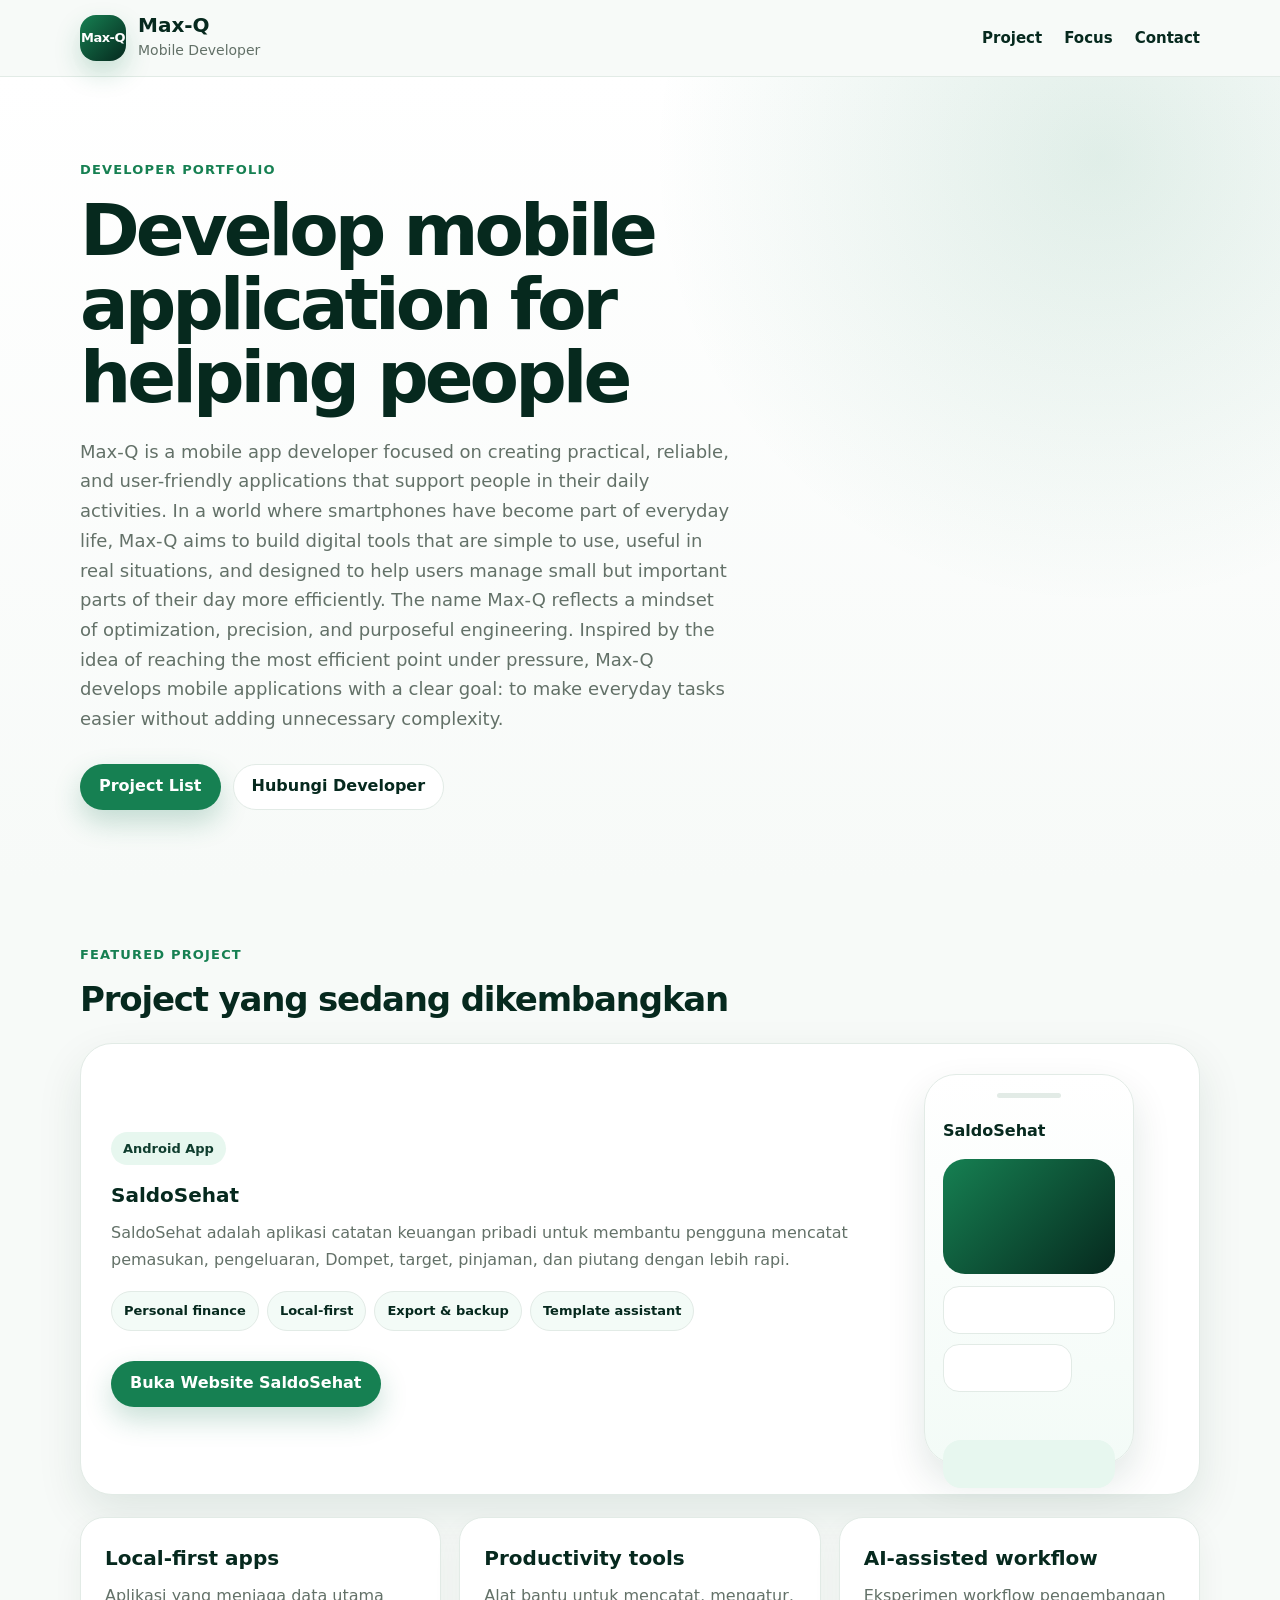
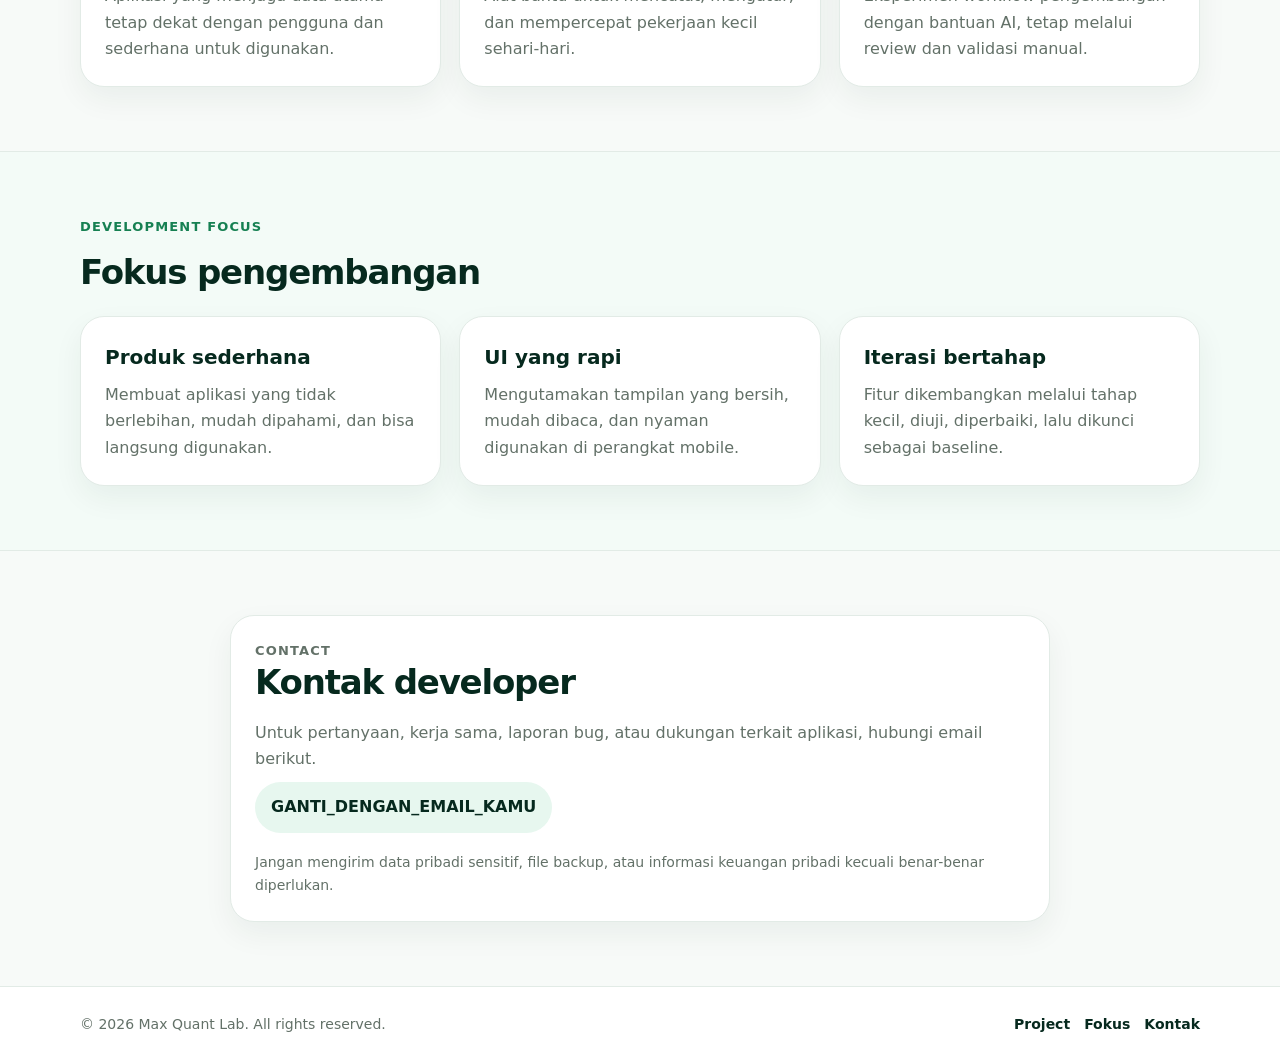
==== index.html @ 09679f05 "Update index.html" ====
<!DOCTYPE html>
<html lang="id">
<head>
  <meta charset="UTF-8" />
  <meta name="viewport" content="width=device-width, initial-scale=1.0" />

  <title>Max-Q - Developer Portfolio</title>
  <meta
    name="description"
    content="Portfolio developer Max-Q, mobile application developer."
  />

  <link rel="stylesheet" href="style.css" />
</head>

<body>
  <header class="site-header">
    <div class="container header-inner">
      <a class="brand" href="index.html">
        <div class="brand-mark">Max-Q</div>
        <div>
          <div class="brand-name">Max-Q</div>
          <div class="brand-subtitle">Mobile Developer</div>
        </div>
      </a>

      <nav class="nav">
        <a href="#projects">Project</a>
        <a href="#focus">Focus</a>
        <a href="#contact">Contact</a>
      </nav>
    </div>
  </header>

  <main>
    <section class="hero">
      <div class="container hero-grid">
        <div class="hero-copy">
          <p class="eyebrow">Developer Portfolio</p>

          <h1>Develop mobile application for helping people</h1>

          <p class="hero-text">
            Max-Q is a mobile app developer focused on creating practical, reliable, and user-friendly applications that support people in their daily activities. In a world where smartphones have become part of everyday life, Max-Q aims to build digital tools that are simple to use, useful in real situations, and designed to help users manage small but important parts of their day more efficiently.
            The name Max-Q reflects a mindset of optimization, precision, and purposeful engineering. Inspired by the idea of reaching the most efficient point under pressure, Max-Q develops mobile applications with a clear goal: to make everyday tasks easier without adding unnecessary complexity.
          </p>

          <div class="hero-actions">
            <a class="button primary" href="#projects">Project List</a>
            <a class="button secondary" href="mailto:support@maxqstudio.dev">Hubungi Developer</a>
          </div>
        </div>
      </div>
    </section>

    <section id="projects" class="section">
      <div class="container">
        <div class="section-heading">
          <p class="eyebrow">Featured Project</p>
          <h2>Project yang sedang dikembangkan</h2>
        </div>

        <div class="project-card">
          <div class="project-content">
            <div class="project-tag">Android App</div>
            <h3>SaldoSehat</h3>
            <p>
              SaldoSehat adalah aplikasi catatan keuangan pribadi untuk membantu pengguna
              mencatat pemasukan, pengeluaran, Dompet, target, pinjaman, dan piutang
              dengan lebih rapi.
            </p>

            <div class="project-points">
              <span>Personal finance</span>
              <span>Local-first</span>
              <span>Export & backup</span>
              <span>Template assistant</span>
            </div>

            <div class="project-actions">
              <a class="button primary" href="GANTI_DENGAN_LINK_SALDOSEHAT_SITE" target="_blank" rel="noopener">
                Buka Website SaldoSehat
              </a>
            </div>
          </div>

          <div class="project-preview">
            <div class="mini-phone">
              <div class="mini-top"></div>
              <div class="mini-title">SaldoSehat</div>
              <div class="mini-card large"></div>
              <div class="mini-row"></div>
              <div class="mini-row short"></div>
              <div class="mini-nav"></div>
            </div>
          </div>
        </div>

        <div class="project-grid">
          <article class="small-project">
            <h3>Local-first apps</h3>
            <p>
              Aplikasi yang menjaga data utama tetap dekat dengan pengguna dan sederhana
              untuk digunakan.
            </p>
          </article>

          <article class="small-project">
            <h3>Productivity tools</h3>
            <p>
              Alat bantu untuk mencatat, mengatur, dan mempercepat pekerjaan kecil
              sehari-hari.
            </p>
          </article>

          <article class="small-project">
            <h3>AI-assisted workflow</h3>
            <p>
              Eksperimen workflow pengembangan dengan bantuan AI, tetap melalui review
              dan validasi manual.
            </p>
          </article>
        </div>
      </div>
    </section>

    <section id="focus" class="section soft">
      <div class="container">
        <div class="section-heading">
          <p class="eyebrow">Development Focus</p>
          <h2>Fokus pengembangan</h2>
        </div>

        <div class="cards">
          <article class="card">
            <h3>Produk sederhana</h3>
            <p>
              Membuat aplikasi yang tidak berlebihan, mudah dipahami, dan bisa langsung
              digunakan.
            </p>
          </article>

          <article class="card">
            <h3>UI yang rapi</h3>
            <p>
              Mengutamakan tampilan yang bersih, mudah dibaca, dan nyaman digunakan
              di perangkat mobile.
            </p>
          </article>

          <article class="card">
            <h3>Iterasi bertahap</h3>
            <p>
              Fitur dikembangkan melalui tahap kecil, diuji, diperbaiki, lalu dikunci
              sebagai baseline.
            </p>
          </article>
        </div>
      </div>
    </section>

    <section id="contact" class="section">
      <div class="container narrow">
        <div class="contact-card">
          <p class="eyebrow">Contact</p>
          <h2>Kontak developer</h2>
          <p>
            Untuk pertanyaan, kerja sama, laporan bug, atau dukungan terkait aplikasi,
            hubungi email berikut.
          </p>

          <a class="email-link" href="mailto:GANTI_DENGAN_EMAIL_KAMU">
            GANTI_DENGAN_EMAIL_KAMU
          </a>

          <p class="note">
            Jangan mengirim data pribadi sensitif, file backup, atau informasi keuangan
            pribadi kecuali benar-benar diperlukan.
          </p>
        </div>
      </div>
    </section>
  </main>

  <footer class="site-footer">
    <div class="container footer-inner">
      <p>© 2026 Max Quant Lab. All rights reserved.</p>

      <div class="footer-links">
        <a href="#projects">Project</a>
        <a href="#focus">Fokus</a>
        <a href="#contact">Kontak</a>
      </div>
    </div>
  </footer>
</body>
</html>
---- style.css ----
:root {
  --green-950: #06291e;
  --green-900: #0f3d2e;
  --green-800: #145a3f;
  --green-700: #168052;
  --green-100: #e7f7ef;
  --green-50: #f3fbf7;
  --text: #102018;
  --muted: #637168;
  --line: #e2ebe6;
  --card: #ffffff;
  --bg: #f7faf8;
  --shadow: 0 18px 45px rgba(12, 55, 38, 0.1);
}

* {
  box-sizing: border-box;
}

html {
  scroll-behavior: smooth;
}

body {
  margin: 0;
  font-family: Inter, ui-sans-serif, system-ui, -apple-system, BlinkMacSystemFont, "Segoe UI", sans-serif;
  background: var(--bg);
  color: var(--text);
  line-height: 1.65;
}

a {
  color: inherit;
}

.container {
  width: min(1120px, calc(100% - 32px));
  margin: 0 auto;
}

.narrow {
  max-width: 820px;
}

.site-header {
  position: sticky;
  top: 0;
  z-index: 10;
  background: rgba(247, 250, 248, 0.92);
  backdrop-filter: blur(16px);
  border-bottom: 1px solid var(--line);
}

.header-inner {
  min-height: 76px;
  display: flex;
  align-items: center;
  justify-content: space-between;
  gap: 24px;
}

.brand {
  display: flex;
  align-items: center;
  gap: 12px;
  text-decoration: none;
}

.brand-mark {
  width: 46px;
  height: 46px;
  border-radius: 16px;
  background: linear-gradient(135deg, var(--green-700), var(--green-950));
  color: #ffffff;
  display: grid;
  place-items: center;
  font-size: 13px;
  font-weight: 900;
  letter-spacing: -0.04em;
  box-shadow: 0 12px 26px rgba(22, 128, 82, 0.22);
}

.brand-name {
  font-weight: 900;
  font-size: 20px;
  line-height: 1.1;
  color: var(--green-950);
}

.brand-subtitle {
  margin-top: 3px;
  font-size: 14px;
  color: var(--muted);
}

.nav {
  display: flex;
  gap: 22px;
  font-size: 15px;
  font-weight: 750;
  color: var(--green-950);
  white-space: nowrap;
}

.nav a {
  text-decoration: none;
}

.nav a:hover {
  color: var(--green-700);
}

.hero {
  padding: 82px 0 70px;
  background:
    radial-gradient(circle at 86% 10%, rgba(22, 128, 82, 0.13), transparent 34%),
    linear-gradient(180deg, #ffffff, var(--bg));
}

.hero-grid {
  display: grid;
  grid-template-columns: minmax(0, 1fr) 360px;
  align-items: center;
  gap: 64px;
}

.hero-copy {
  max-width: 720px;
}

.eyebrow {
  margin: 0 0 14px;
  color: var(--green-700);
  font-weight: 900;
  text-transform: uppercase;
  letter-spacing: 0.09em;
  font-size: 13px;
}

h1 {
  margin: 0 0 22px;
  color: var(--green-950);
  font-size: clamp(42px, 6vw, 72px);
  line-height: 1.02;
  letter-spacing: -0.055em;
}

.hero-text {
  max-width: 650px;
  margin: 0;
  font-size: 18px;
  color: var(--muted);
}

.hero-actions,
.project-actions {
  display: flex;
  flex-wrap: wrap;
  gap: 12px;
  margin-top: 30px;
}

.button {
  display: inline-flex;
  align-items: center;
  justify-content: center;
  min-height: 46px;
  padding: 0 18px;
  border-radius: 999px;
  font-weight: 850;
  text-decoration: none;
  border: 1px solid transparent;
}

.button.primary {
  background: var(--green-700);
  color: #ffffff;
  box-shadow: 0 12px 28px rgba(22, 122, 82, 0.24);
}

.button.secondary {
  background: #ffffff;
  color: var(--green-950);
  border-color: var(--line);
}

.profile-card {
  background: #ffffff;
  border: 1px solid var(--line);
  border-radius: 32px;
  padding: 28px;
  box-shadow: var(--shadow);
}

.profile-badge {
  width: 64px;
  height: 64px;
  border-radius: 22px;
  background: linear-gradient(135deg, var(--green-700), var(--green-950));
  color: #ffffff;
  display: grid;
  place-items: center;
  font-weight: 900;
  margin-bottom: 20px;
}

.profile-card h2 {
  margin: 0 0 10px;
}

.profile-card p {
  color: var(--muted);
  margin: 0;
}

.profile-list {
  margin-top: 22px;
  display: grid;
  gap: 12px;
}

.profile-list div {
  padding: 14px;
  border-radius: 18px;
  background: var(--green-50);
  border: 1px solid var(--line);
}

.profile-list span {
  display: block;
  color: var(--muted);
  font-size: 13px;
}

.profile-list strong {
  display: block;
  color: var(--green-950);
  margin-top: 2px;
}

.section {
  padding: 64px 0;
}

.section.soft {
  background: var(--green-50);
  border-top: 1px solid var(--line);
  border-bottom: 1px solid var(--line);
}

.section-heading {
  max-width: 760px;
  margin-bottom: 24px;
}

h2 {
  color: var(--green-950);
  font-size: 34px;
  line-height: 1.18;
  letter-spacing: -0.035em;
  margin: 0 0 18px;
}

h3 {
  color: var(--green-950);
  margin: 0 0 8px;
  font-size: 20px;
}

p {
  margin: 0 0 16px;
}

.project-card {
  display: grid;
  grid-template-columns: minmax(0, 1fr) 280px;
  gap: 32px;
  align-items: center;
  background: #ffffff;
  border: 1px solid var(--line);
  border-radius: 32px;
  padding: 30px;
  box-shadow: var(--shadow);
}

.project-tag {
  display: inline-flex;
  width: fit-content;
  padding: 6px 12px;
  border-radius: 999px;
  background: var(--green-100);
  color: var(--green-900);
  font-weight: 850;
  font-size: 13px;
  margin-bottom: 14px;
}

.project-content p {
  color: var(--muted);
}

.project-points {
  display: flex;
  flex-wrap: wrap;
  gap: 8px;
  margin-top: 18px;
}

.project-points span {
  padding: 8px 12px;
  border-radius: 999px;
  background: var(--green-50);
  border: 1px solid var(--line);
  color: var(--green-950);
  font-weight: 750;
  font-size: 13px;
}

.project-preview {
  display: flex;
  justify-content: center;
}

.mini-phone {
  width: 210px;
  height: 390px;
  border-radius: 32px;
  border: 1px solid var(--line);
  background: linear-gradient(180deg, #ffffff, var(--green-50));
  box-shadow: 0 18px 38px rgba(12, 55, 38, 0.12);
  padding: 18px;
}

.mini-top {
  width: 64px;
  height: 5px;
  border-radius: 999px;
  background: var(--line);
  margin: 0 auto 20px;
}

.mini-title {
  font-weight: 900;
  color: var(--green-950);
  margin-bottom: 14px;
}

.mini-card {
  height: 115px;
  border-radius: 22px;
  background: linear-gradient(135deg, var(--green-700), var(--green-950));
  margin-bottom: 12px;
}

.mini-row {
  height: 48px;
  border-radius: 16px;
  background: #ffffff;
  border: 1px solid var(--line);
  margin-bottom: 10px;
}

.mini-row.short {
  width: 75%;
}

.mini-nav {
  height: 48px;
  margin-top: 48px;
  border-radius: 18px;
  background: var(--green-100);
}

.project-grid,
.cards {
  display: grid;
  grid-template-columns: repeat(3, 1fr);
  gap: 18px;
  margin-top: 22px;
}

.small-project,
.card,
.content-card,
.contact-card {
  background: var(--card);
  border: 1px solid var(--line);
  border-radius: 24px;
  padding: 24px;
  box-shadow: 0 12px 30px rgba(12, 55, 38, 0.06);
}

.small-project p,
.card p,
.contact-card p {
  color: var(--muted);
  margin-bottom: 0;
}

.email-link {
  display: inline-flex;
  margin: 10px 0 18px;
  padding: 12px 16px;
  border-radius: 999px;
  background: var(--green-100);
  color: var(--green-950);
  font-weight: 850;
  text-decoration: none;
}

.email-link:hover {
  background: #d7f4e5;
}

.note {
  font-size: 14px;
}

.site-footer {
  border-top: 1px solid var(--line);
  padding: 26px 0;
  background: #ffffff;
}

.footer-inner {
  display: flex;
  align-items: center;
  justify-content: space-between;
  gap: 18px;
  color: var(--muted);
  font-size: 14px;
}

.footer-inner p {
  margin: 0;
}

.footer-links {
  display: flex;
  gap: 14px;
  flex-wrap: wrap;
}

.footer-links a {
  color: var(--green-950);
  text-decoration: none;
  font-weight: 700;
}

.footer-links a:hover {
  color: var(--green-700);
}

@media (max-width: 920px) {
  .hero-grid,
  .project-card {
    grid-template-columns: 1fr;
  }

  .profile-card {
    max-width: 520px;
  }

  .project-grid,
  .cards {
    grid-template-columns: 1fr 1fr;
  }
}

@media (max-width: 640px) {
  .container {
    width: min(100% - 28px, 1120px);
  }

  .header-inner {
    min-height: auto;
    padding: 16px 0;
    align-items: flex-start;
    flex-direction: column;
  }

  .nav {
    width: 100%;
    gap: 14px;
    flex-wrap: wrap;
    font-size: 14px;
  }

  .hero {
    padding: 52px 0 52px;
  }

  h1 {
    font-size: 42px;
  }

  .hero-text {
    font-size: 16px;
  }

  .project-grid,
  .cards {
    grid-template-columns: 1fr;
  }

  .project-card {
    padding: 22px;
  }

  .mini-phone {
    width: 190px;
    height: 350px;
  }

  .footer-inner {
    align-items: flex-start;
    flex-direction: column;
  }
}
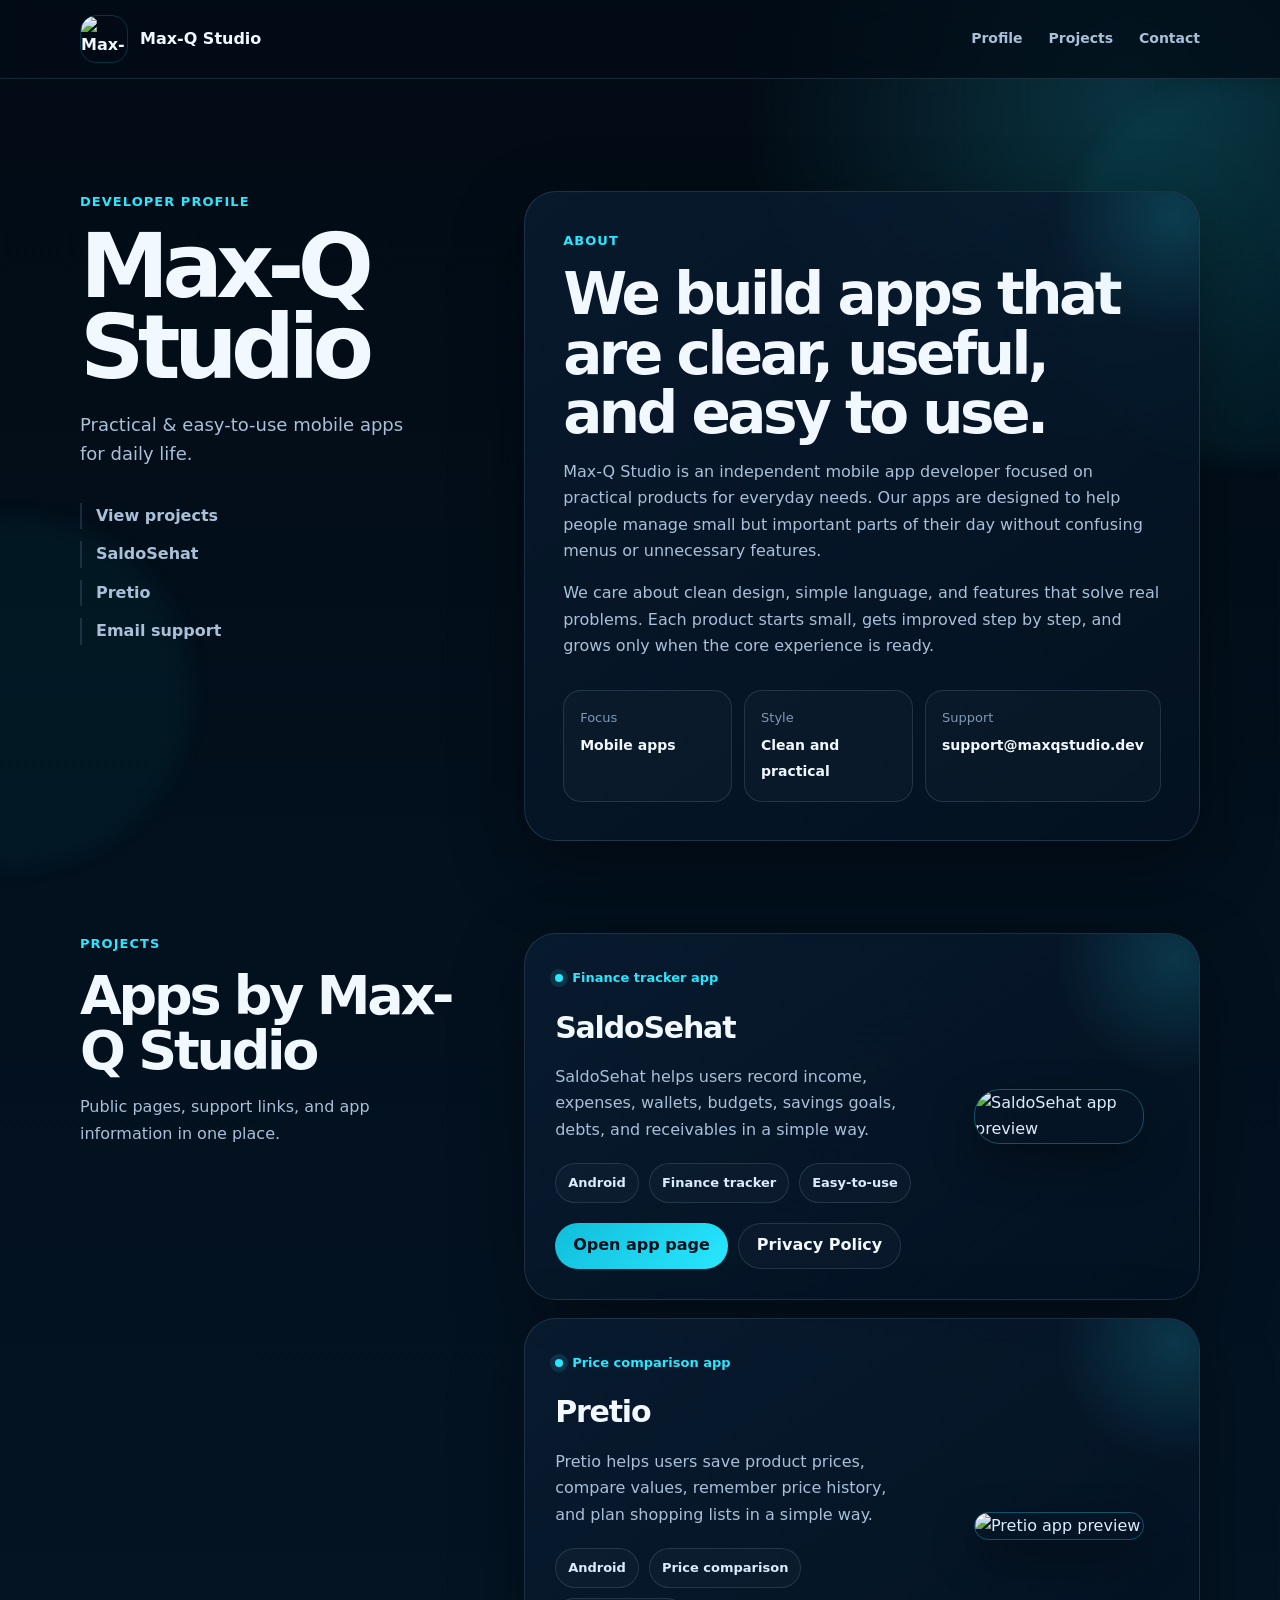
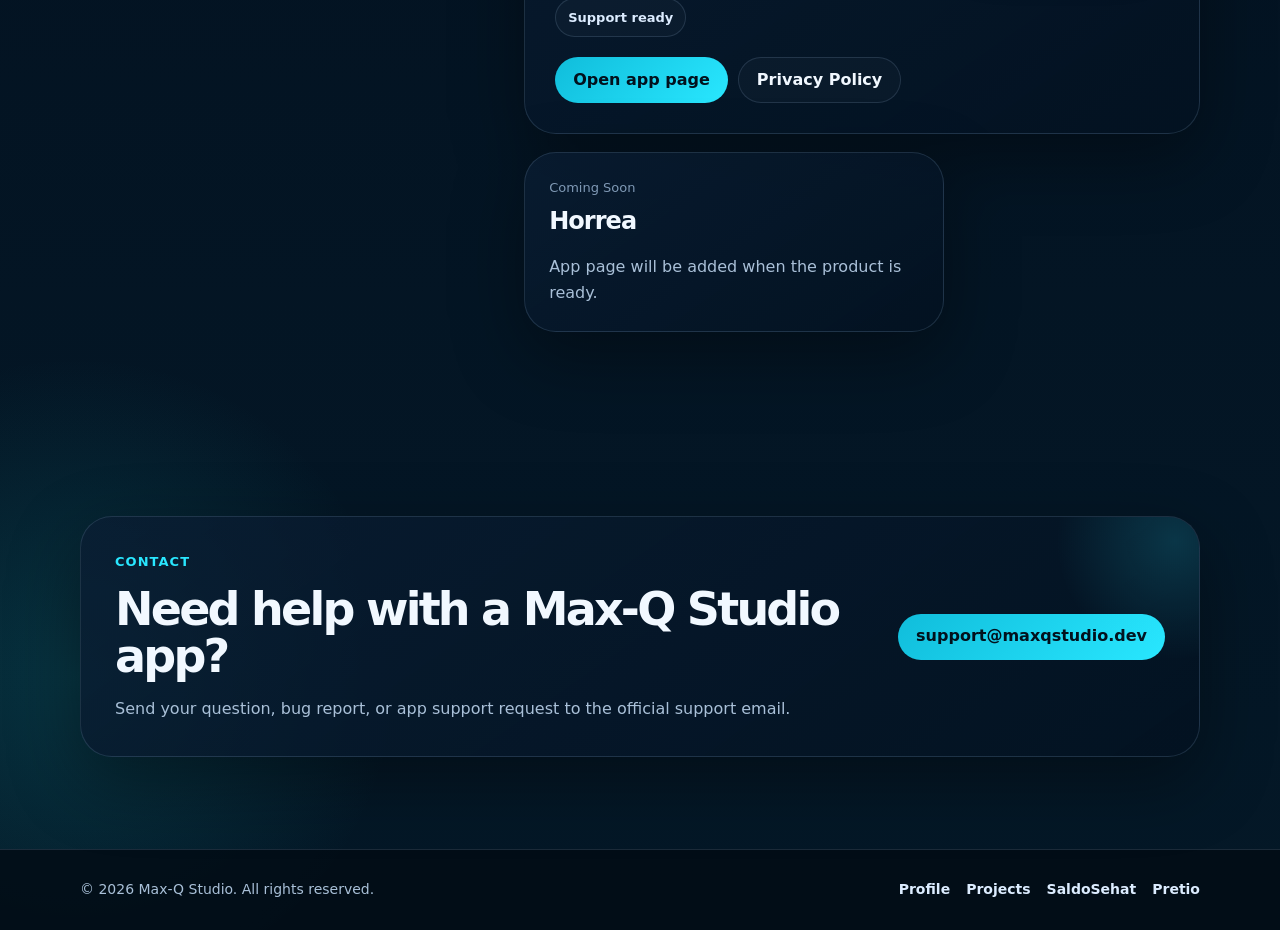
==== commit a2cce742: "Add files via upload" ====
--- a/index.html
+++ b/index.html
@@ -1,182 +1,163 @@
 <!DOCTYPE html>
-<html lang="id">
+<html lang="en">
 <head>
   <meta charset="UTF-8" />
   <meta name="viewport" content="width=device-width, initial-scale=1.0" />
-
-  <title>Max-Q - Developer Portfolio</title>
-  <meta
-    name="description"
-    content="Portfolio developer Max-Q, mobile application developer."
-  />
-
+  <title>Max-Q Studio — Mobile App Developer</title>
+  <meta name="description" content="Max-Q Studio creates simple mobile apps for daily life, personal productivity, and practical digital tools." />
+  <meta name="theme-color" content="#031221" />
+  <link rel="icon" href="images/favicon.png" />
   <link rel="stylesheet" href="style.css" />
 </head>
+<body>
+  <div class="bg-orb orb-a"></div>
+  <div class="bg-orb orb-b"></div>
 
-<body>
   <header class="site-header">
     <div class="container header-inner">
-      <a class="brand" href="index.html">
-        <div class="brand-mark">Max-Q</div>
-        <div>
-          <div class="brand-name">Max-Q</div>
-          <div class="brand-subtitle">Mobile Developer</div>
-        </div>
+      <a class="brand" href="index.html" aria-label="Max-Q Studio home">
+        <img src="images/maxq_logo.png" alt="Max-Q Studio logo" />
+        <span>Max-Q Studio</span>
       </a>
 
-      <nav class="nav">
-        <a href="#projects">Project</a>
-        <a href="#focus">Focus</a>
+      <button class="menu-toggle" type="button" aria-label="Open menu" aria-expanded="false">
+        <span></span><span></span>
+      </button>
+
+      <nav class="nav" aria-label="Main navigation">
+        <a href="#profile">Profile</a>
+        <a href="#projects">Projects</a>
         <a href="#contact">Contact</a>
       </nav>
     </div>
   </header>
 
   <main>
-    <section class="hero">
-      <div class="container hero-grid">
-        <div class="hero-copy">
-          <p class="eyebrow">Developer Portfolio</p>
+    <section id="profile" class="hero section-anchor">
+      <div class="container hero-layout">
+        <aside class="profile-column reveal">
+          <p class="label">Developer Profile</p>
+          <h1>Max-Q Studio</h1>
+          <p class="profile-lead">
+            Practical & easy-to-use mobile apps for daily life.
+          </p>
+          <div class="profile-links">
+            <a href="#projects">View projects</a>
+            <a href="saldosehat/index.html">SaldoSehat</a>
+            <a href="pretio/index.html">Pretio</a>
+            <a href="mailto:support@maxqstudio.dev">Email support</a>
+          </div>
+        </aside>
 
-          <h1>Develop mobile application for helping people</h1>
-
-          <p class="hero-text">
-            Max-Q is a mobile app developer focused on creating practical, reliable, and user-friendly applications that support people in their daily activities. In a world where smartphones have become part of everyday life, Max-Q aims to build digital tools that are simple to use, useful in real situations, and designed to help users manage small but important parts of their day more efficiently.
-            The name Max-Q reflects a mindset of optimization, precision, and purposeful engineering. Inspired by the idea of reaching the most efficient point under pressure, Max-Q develops mobile applications with a clear goal: to make everyday tasks easier without adding unnecessary complexity.
+        <section class="hero-card reveal">
+          <p class="eyebrow">About</p>
+          <h2>We build apps that are clear, useful, and easy to use.</h2>
+          <p>
+            Max-Q Studio is an independent mobile app developer focused on practical products for everyday needs. Our apps are designed to help people manage small but important parts of their day without confusing menus or unnecessary features.
+          </p>
+          <p>
+            We care about clean design, simple language, and features that solve real problems. Each product starts small, gets improved step by step, and grows only when the core experience is ready.
           </p>
 
-          <div class="hero-actions">
-            <a class="button primary" href="#projects">Project List</a>
-            <a class="button secondary" href="mailto:support@maxqstudio.dev">Hubungi Developer</a>
+          <div class="info-grid">
+            <div>
+              <span>Focus</span>
+              <strong>Mobile apps</strong>
+            </div>
+            <div>
+              <span>Style</span>
+              <strong>Clean and practical</strong>
+            </div>
+            <div>
+              <span>Support</span>
+              <strong>support@maxqstudio.dev</strong>
+            </div>
+          </div>
+        </section>
+      </div>
+    </section>
+
+    <section id="projects" class="section section-anchor">
+      <div class="container content-layout">
+        <div class="section-title reveal">
+          <p class="eyebrow">Projects</p>
+          <h2>Apps by Max-Q Studio</h2>
+          <p>Public pages, support links, and app information in one place.</p>
+        </div>
+
+        <div class="project-list">
+          <article class="project-card reveal">
+            <div class="project-copy">
+              <div class="project-meta">
+                <span class="live-dot"></span>
+                <span>Finance tracker app</span>
+              </div>
+              <h3>SaldoSehat</h3>
+              <p>
+                SaldoSehat helps users record income, expenses, wallets, budgets, savings goals, debts, and receivables in a simple way.
+              </p>
+              <div class="tag-row">
+                <span>Android</span>
+                <span>Finance tracker</span>
+                <span>Easy-to-use</span>
+              </div>
+              <div class="action-row">
+                <a class="button primary" href="saldosehat/index.html">Open app page</a>
+                <a class="button secondary" href="saldosehat/privacy.html">Privacy Policy</a>
+              </div>
+            </div>
+            <div class="project-media">
+              <img src="images/saldosehat_home.png" alt="SaldoSehat app preview" />
+            </div>
+          </article>
+
+          <article class="project-card reveal">
+            <div class="project-copy">
+              <div class="project-meta">
+                <span class="live-dot"></span>
+                <span>Price comparison app</span>
+              </div>
+              <h3>Pretio</h3>
+              <p>
+                Pretio helps users save product prices, compare values, remember price history, and plan shopping lists in a simple way.
+              </p>
+              <div class="tag-row">
+                <span>Android</span>
+                <span>Price comparison</span>
+                <span>Support ready</span>
+              </div>
+              <div class="action-row">
+                <a class="button primary" href="pretio/index.html">Open app page</a>
+                <a class="button secondary" href="pretio/privacy.html">Privacy Policy</a>
+              </div>
+            </div>
+            <div class="project-media">
+              <img src="images/pretio_scan.png" alt="Pretio app preview" />
+            </div>
+          </article>
+
+          <div class="small-project-grid single">
+            <article class="small-project reveal">
+              <span>Coming Soon</span>
+              <h3>Horrea</h3>
+              <p>App page will be added when the product is ready.</p>
+            </article>
           </div>
         </div>
       </div>
     </section>
 
-    <section id="projects" class="section">
+    <section id="contact" class="section section-anchor">
       <div class="container">
-        <div class="section-heading">
-          <p class="eyebrow">Featured Project</p>
-          <h2>Project yang sedang dikembangkan</h2>
-        </div>
-
-        <div class="project-card">
-          <div class="project-content">
-            <div class="project-tag">Android App</div>
-            <h3>SaldoSehat</h3>
+        <div class="contact-card reveal">
+          <div>
+            <p class="eyebrow">Contact</p>
+            <h2>Need help with a Max-Q Studio app?</h2>
             <p>
-              SaldoSehat adalah aplikasi catatan keuangan pribadi untuk membantu pengguna
-              mencatat pemasukan, pengeluaran, Dompet, target, pinjaman, dan piutang
-              dengan lebih rapi.
+              Send your question, bug report, or app support request to the official support email.
             </p>
-
-            <div class="project-points">
-              <span>Personal finance</span>
-              <span>Local-first</span>
-              <span>Export & backup</span>
-              <span>Template assistant</span>
-            </div>
-
-            <div class="project-actions">
-              <a class="button primary" href="GANTI_DENGAN_LINK_SALDOSEHAT_SITE" target="_blank" rel="noopener">
-                Buka Website SaldoSehat
-              </a>
-            </div>
           </div>
-
-          <div class="project-preview">
-            <div class="mini-phone">
-              <div class="mini-top"></div>
-              <div class="mini-title">SaldoSehat</div>
-              <div class="mini-card large"></div>
-              <div class="mini-row"></div>
-              <div class="mini-row short"></div>
-              <div class="mini-nav"></div>
-            </div>
-          </div>
-        </div>
-
-        <div class="project-grid">
-          <article class="small-project">
-            <h3>Local-first apps</h3>
-            <p>
-              Aplikasi yang menjaga data utama tetap dekat dengan pengguna dan sederhana
-              untuk digunakan.
-            </p>
-          </article>
-
-          <article class="small-project">
-            <h3>Productivity tools</h3>
-            <p>
-              Alat bantu untuk mencatat, mengatur, dan mempercepat pekerjaan kecil
-              sehari-hari.
-            </p>
-          </article>
-
-          <article class="small-project">
-            <h3>AI-assisted workflow</h3>
-            <p>
-              Eksperimen workflow pengembangan dengan bantuan AI, tetap melalui review
-              dan validasi manual.
-            </p>
-          </article>
-        </div>
-      </div>
-    </section>
-
-    <section id="focus" class="section soft">
-      <div class="container">
-        <div class="section-heading">
-          <p class="eyebrow">Development Focus</p>
-          <h2>Fokus pengembangan</h2>
-        </div>
-
-        <div class="cards">
-          <article class="card">
-            <h3>Produk sederhana</h3>
-            <p>
-              Membuat aplikasi yang tidak berlebihan, mudah dipahami, dan bisa langsung
-              digunakan.
-            </p>
-          </article>
-
-          <article class="card">
-            <h3>UI yang rapi</h3>
-            <p>
-              Mengutamakan tampilan yang bersih, mudah dibaca, dan nyaman digunakan
-              di perangkat mobile.
-            </p>
-          </article>
-
-          <article class="card">
-            <h3>Iterasi bertahap</h3>
-            <p>
-              Fitur dikembangkan melalui tahap kecil, diuji, diperbaiki, lalu dikunci
-              sebagai baseline.
-            </p>
-          </article>
-        </div>
-      </div>
-    </section>
-
-    <section id="contact" class="section">
-      <div class="container narrow">
-        <div class="contact-card">
-          <p class="eyebrow">Contact</p>
-          <h2>Kontak developer</h2>
-          <p>
-            Untuk pertanyaan, kerja sama, laporan bug, atau dukungan terkait aplikasi,
-            hubungi email berikut.
-          </p>
-
-          <a class="email-link" href="mailto:GANTI_DENGAN_EMAIL_KAMU">
-            GANTI_DENGAN_EMAIL_KAMU
-          </a>
-
-          <p class="note">
-            Jangan mengirim data pribadi sensitif, file backup, atau informasi keuangan
-            pribadi kecuali benar-benar diperlukan.
-          </p>
+          <a class="email-button" href="mailto:support@maxqstudio.dev">support@maxqstudio.dev</a>
         </div>
       </div>
     </section>
@@ -184,14 +165,16 @@
 
   <footer class="site-footer">
     <div class="container footer-inner">
-      <p>© 2026 Max Quant Lab. All rights reserved.</p>
-
+      <p>© <span id="year">2026</span> Max-Q Studio. All rights reserved.</p>
       <div class="footer-links">
-        <a href="#projects">Project</a>
-        <a href="#focus">Fokus</a>
-        <a href="#contact">Kontak</a>
+        <a href="#profile">Profile</a>
+        <a href="#projects">Projects</a>
+        <a href="saldosehat/index.html">SaldoSehat</a>
+        <a href="pretio/index.html">Pretio</a>
       </div>
     </div>
   </footer>
+
+  <script src="script.js"></script>
 </body>
 </html>
--- a/style.css
+++ b/style.css
@@ -1,519 +1,358 @@
 :root {
-  --green-950: #06291e;
-  --green-900: #0f3d2e;
-  --green-800: #145a3f;
-  --green-700: #168052;
-  --green-100: #e7f7ef;
-  --green-50: #f3fbf7;
-  --text: #102018;
-  --muted: #637168;
-  --line: #e2ebe6;
-  --card: #ffffff;
-  --bg: #f7faf8;
-  --shadow: 0 18px 45px rgba(12, 55, 38, 0.1);
-}
-
-* {
-  box-sizing: border-box;
-}
-
-html {
-  scroll-behavior: smooth;
-}
-
+  --bg: #031221;
+  --bg-deep: #020b14;
+  --panel: rgba(10, 29, 51, 0.78);
+  --panel-strong: rgba(12, 33, 57, 0.95);
+  --cyan: #29e7ff;
+  --cyan-dark: #10bddb;
+  --teal: #16b6ba;
+  --white: #f1f8ff;
+  --text: #dcecff;
+  --soft: #a9c0d8;
+  --muted: #7f99b5;
+  --line: rgba(142, 176, 212, 0.18);
+  --line-strong: rgba(41, 231, 255, 0.3);
+  --shadow: 0 24px 70px rgba(0, 0, 0, 0.36);
+  --radius-lg: 32px;
+  --radius-md: 20px;
+  --max: 1120px;
+}
+
+* { box-sizing: border-box; }
+html { scroll-behavior: smooth; }
 body {
   margin: 0;
   font-family: Inter, ui-sans-serif, system-ui, -apple-system, BlinkMacSystemFont, "Segoe UI", sans-serif;
-  background: var(--bg);
+  background:
+    radial-gradient(circle at 6% 90%, rgba(22, 182, 186, 0.18), transparent 20rem),
+    radial-gradient(circle at 88% 4%, rgba(41, 231, 255, 0.18), transparent 24rem),
+    linear-gradient(180deg, var(--bg-deep) 0%, var(--bg) 50%, #041827 100%);
   color: var(--text);
   line-height: 1.65;
 }
 
-a {
-  color: inherit;
-}
-
-.container {
-  width: min(1120px, calc(100% - 32px));
-  margin: 0 auto;
-}
-
-.narrow {
-  max-width: 820px;
-}
+body::before {
+  content: "";
+  position: fixed;
+  inset: 0;
+  pointer-events: none;
+  background-image:
+    linear-gradient(rgba(255,255,255,.025) 1px, transparent 1px),
+    linear-gradient(90deg, rgba(255,255,255,.025) 1px, transparent 1px);
+  background-size: 64px 64px;
+  mask-image: linear-gradient(to bottom, rgba(0,0,0,.5), transparent 72%);
+}
+
+a { color: inherit; }
+img { display: block; max-width: 100%; }
+p { margin: 0; color: var(--soft); }
+
+.container { width: min(var(--max), calc(100% - 32px)); margin: 0 auto; }
+.section { padding: 92px 0; }
+.section-anchor { scroll-margin-top: 96px; }
+
+.bg-orb {
+  position: fixed;
+  border-radius: 999px;
+  pointer-events: none;
+  filter: blur(12px);
+  opacity: .45;
+}
+.orb-a { width: 24rem; height: 24rem; right: -10rem; top: 5rem; background: rgba(41, 231, 255, .11); }
+.orb-b { width: 22rem; height: 22rem; left: -10rem; bottom: 2rem; background: rgba(22, 182, 186, .13); }
 
 .site-header {
   position: sticky;
   top: 0;
-  z-index: 10;
-  background: rgba(247, 250, 248, 0.92);
-  backdrop-filter: blur(16px);
+  z-index: 30;
+  background: rgba(2, 12, 22, 0.74);
+  backdrop-filter: blur(18px);
   border-bottom: 1px solid var(--line);
 }
-
 .header-inner {
-  min-height: 76px;
+  min-height: 78px;
   display: flex;
   align-items: center;
   justify-content: space-between;
   gap: 24px;
 }
-
 .brand {
   display: flex;
   align-items: center;
   gap: 12px;
   text-decoration: none;
-}
-
-.brand-mark {
-  width: 46px;
-  height: 46px;
+  font-weight: 850;
+  color: var(--white);
+}
+.brand img {
+  width: 48px;
+  height: 48px;
+  object-fit: cover;
   border-radius: 16px;
-  background: linear-gradient(135deg, var(--green-700), var(--green-950));
-  color: #ffffff;
+  border: 1px solid rgba(41, 231, 255, .18);
+}
+.nav {
+  display: flex;
+  gap: 26px;
+  color: var(--soft);
+  font-size: 14px;
+  font-weight: 750;
+}
+.nav a { text-decoration: none; transition: color .2s ease; }
+.nav a:hover { color: var(--cyan); }
+.menu-toggle {
+  display: none;
+  width: 44px;
+  height: 44px;
+  border: 1px solid var(--line);
+  border-radius: 14px;
+  background: rgba(255,255,255,.03);
+}
+.menu-toggle span { display: block; width: 18px; height: 2px; margin: 5px auto; background: var(--white); }
+
+.hero { padding-top: 112px; }
+.hero-layout,
+.content-layout {
   display: grid;
-  place-items: center;
+  grid-template-columns: .72fr 1.28fr;
+  gap: 64px;
+  align-items: start;
+}
+.profile-column {
+  position: sticky;
+  top: 118px;
+}
+.profile-logo {
+  width: 92px;
+  height: 92px;
+  object-fit: cover;
+  border-radius: 28px;
+  border: 1px solid var(--line-strong);
+  box-shadow: var(--shadow);
+  margin-bottom: 24px;
+}
+.label,
+.eyebrow {
+  color: var(--cyan);
+  text-transform: uppercase;
+  letter-spacing: .08em;
   font-size: 13px;
-  font-weight: 900;
-  letter-spacing: -0.04em;
-  box-shadow: 0 12px 26px rgba(22, 128, 82, 0.22);
-}
-
-.brand-name {
-  font-weight: 900;
-  font-size: 20px;
-  line-height: 1.1;
-  color: var(--green-950);
-}
-
-.brand-subtitle {
-  margin-top: 3px;
-  font-size: 14px;
-  color: var(--muted);
-}
-
-.nav {
-  display: flex;
-  gap: 22px;
-  font-size: 15px;
-  font-weight: 750;
-  color: var(--green-950);
-  white-space: nowrap;
-}
-
-.nav a {
+  font-weight: 850;
+  margin: 0 0 14px;
+}
+h1 {
+  margin: 0;
+  color: var(--white);
+  font-size: clamp(48px, 7vw, 90px);
+  line-height: .9;
+  letter-spacing: -0.075em;
+}
+.profile-lead {
+  margin-top: 22px;
+  max-width: 340px;
+  font-size: 18px;
+}
+.profile-links {
+  display: grid;
+  gap: 12px;
+  margin-top: 34px;
+  max-width: 280px;
+}
+.profile-links a {
   text-decoration: none;
-}
-
-.nav a:hover {
-  color: var(--green-700);
-}
-
-.hero {
-  padding: 82px 0 70px;
-  background:
-    radial-gradient(circle at 86% 10%, rgba(22, 128, 82, 0.13), transparent 34%),
-    linear-gradient(180deg, #ffffff, var(--bg));
-}
-
-.hero-grid {
+  color: var(--soft);
+  border-left: 2px solid var(--line);
+  padding-left: 14px;
+  font-weight: 760;
+  transition: color .2s ease, border-color .2s ease, padding-left .2s ease;
+}
+.profile-links a:hover { color: var(--cyan); border-color: var(--cyan); padding-left: 20px; }
+
+.hero-card,
+.project-card,
+.small-project,
+.contact-card {
+  position: relative;
+  overflow: hidden;
+  background: linear-gradient(145deg, var(--panel), rgba(3, 18, 33, .88));
+  border: 1px solid var(--line);
+  border-radius: var(--radius-lg);
+  box-shadow: var(--shadow);
+}
+.hero-card::after,
+.project-card::after,
+.contact-card::after {
+  content: "";
+  position: absolute;
+  width: 15rem;
+  height: 15rem;
+  right: -6rem;
+  top: -6rem;
+  background: radial-gradient(circle, rgba(41, 231, 255, .16), transparent 70%);
+  pointer-events: none;
+}
+.hero-card { padding: 38px; }
+.hero-card h2,
+.section-title h2,
+.contact-card h2 {
+  margin: 0 0 16px;
+  color: var(--white);
+  font-size: clamp(34px, 5vw, 58px);
+  line-height: 1.02;
+  letter-spacing: -0.06em;
+}
+.hero-card p + p { margin-top: 16px; }
+.info-grid {
   display: grid;
-  grid-template-columns: minmax(0, 1fr) 360px;
-  align-items: center;
-  gap: 64px;
-}
-
-.hero-copy {
-  max-width: 720px;
-}
-
-.eyebrow {
-  margin: 0 0 14px;
-  color: var(--green-700);
-  font-weight: 900;
-  text-transform: uppercase;
-  letter-spacing: 0.09em;
-  font-size: 13px;
-}
-
-h1 {
-  margin: 0 0 22px;
-  color: var(--green-950);
-  font-size: clamp(42px, 6vw, 72px);
-  line-height: 1.02;
-  letter-spacing: -0.055em;
-}
-
-.hero-text {
-  max-width: 650px;
-  margin: 0;
-  font-size: 18px;
-  color: var(--muted);
-}
-
-.hero-actions,
-.project-actions {
-  display: flex;
-  flex-wrap: wrap;
+  grid-template-columns: repeat(3, 1fr);
   gap: 12px;
   margin-top: 30px;
 }
-
-.button {
+.info-grid div {
+  padding: 16px;
+  border: 1px solid var(--line);
+  border-radius: 18px;
+  background: rgba(255,255,255,.025);
+}
+.info-grid span,
+.small-project span { display: block; color: var(--muted); font-size: 13px; margin-bottom: 4px; }
+.info-grid strong { color: var(--white); font-size: 14px; }
+
+.section-title { position: sticky; top: 118px; }
+.section-title h2 { font-size: clamp(32px, 4.4vw, 54px); }
+.project-list { display: grid; gap: 18px; }
+.project-card {
+  display: grid;
+  grid-template-columns: minmax(0, 1fr) 220px;
+  gap: 28px;
+  padding: 30px;
+  align-items: center;
+}
+.project-meta {
+  display: inline-flex;
+  align-items: center;
+  gap: 9px;
+  color: var(--cyan);
+  font-size: 13px;
+  font-weight: 800;
+  margin-bottom: 14px;
+}
+.live-dot { width: 8px; height: 8px; border-radius: 999px; background: var(--cyan); box-shadow: 0 0 0 5px rgba(41, 231, 255, .12); }
+.project-card h3,
+.small-project h3 {
+  margin: 0 0 12px;
+  color: var(--white);
+  font-size: 30px;
+  letter-spacing: -0.04em;
+}
+.tag-row,
+.action-row {
+  display: flex;
+  flex-wrap: wrap;
+  gap: 10px;
+  margin-top: 20px;
+}
+.tag-row span {
+  padding: 8px 12px;
+  border: 1px solid var(--line);
+  border-radius: 999px;
+  color: var(--text);
+  font-size: 13px;
+  font-weight: 750;
+  background: rgba(255,255,255,.025);
+}
+.button,
+.email-button {
   display: inline-flex;
   align-items: center;
   justify-content: center;
   min-height: 46px;
   padding: 0 18px;
   border-radius: 999px;
+  text-decoration: none;
   font-weight: 850;
-  text-decoration: none;
-  border: 1px solid transparent;
-}
-
-.button.primary {
-  background: var(--green-700);
-  color: #ffffff;
-  box-shadow: 0 12px 28px rgba(22, 122, 82, 0.24);
-}
-
-.button.secondary {
-  background: #ffffff;
-  color: var(--green-950);
-  border-color: var(--line);
-}
-
-.profile-card {
-  background: #ffffff;
-  border: 1px solid var(--line);
-  border-radius: 32px;
-  padding: 28px;
-  box-shadow: var(--shadow);
-}
-
-.profile-badge {
-  width: 64px;
-  height: 64px;
-  border-radius: 22px;
-  background: linear-gradient(135deg, var(--green-700), var(--green-950));
-  color: #ffffff;
-  display: grid;
-  place-items: center;
-  font-weight: 900;
-  margin-bottom: 20px;
-}
-
-.profile-card h2 {
-  margin: 0 0 10px;
-}
-
-.profile-card p {
-  color: var(--muted);
-  margin: 0;
-}
-
-.profile-list {
-  margin-top: 22px;
-  display: grid;
-  gap: 12px;
-}
-
-.profile-list div {
-  padding: 14px;
-  border-radius: 18px;
-  background: var(--green-50);
-  border: 1px solid var(--line);
-}
-
-.profile-list span {
-  display: block;
-  color: var(--muted);
-  font-size: 13px;
-}
-
-.profile-list strong {
-  display: block;
-  color: var(--green-950);
-  margin-top: 2px;
-}
-
-.section {
-  padding: 64px 0;
-}
-
-.section.soft {
-  background: var(--green-50);
-  border-top: 1px solid var(--line);
-  border-bottom: 1px solid var(--line);
-}
-
-.section-heading {
-  max-width: 760px;
-  margin-bottom: 24px;
-}
-
-h2 {
-  color: var(--green-950);
-  font-size: 34px;
-  line-height: 1.18;
-  letter-spacing: -0.035em;
-  margin: 0 0 18px;
-}
-
-h3 {
-  color: var(--green-950);
-  margin: 0 0 8px;
-  font-size: 20px;
-}
-
-p {
-  margin: 0 0 16px;
-}
-
-.project-card {
-  display: grid;
-  grid-template-columns: minmax(0, 1fr) 280px;
-  gap: 32px;
-  align-items: center;
-  background: #ffffff;
-  border: 1px solid var(--line);
-  border-radius: 32px;
-  padding: 30px;
-  box-shadow: var(--shadow);
-}
-
-.project-tag {
-  display: inline-flex;
-  width: fit-content;
-  padding: 6px 12px;
-  border-radius: 999px;
-  background: var(--green-100);
-  color: var(--green-900);
-  font-weight: 850;
-  font-size: 13px;
-  margin-bottom: 14px;
-}
-
-.project-content p {
-  color: var(--muted);
-}
-
-.project-points {
-  display: flex;
-  flex-wrap: wrap;
-  gap: 8px;
-  margin-top: 18px;
-}
-
-.project-points span {
-  padding: 8px 12px;
-  border-radius: 999px;
-  background: var(--green-50);
-  border: 1px solid var(--line);
-  color: var(--green-950);
-  font-weight: 750;
-  font-size: 13px;
-}
-
-.project-preview {
+  transition: transform .2s ease, background .2s ease;
+}
+.button:hover,
+.email-button:hover { transform: translateY(-1px); }
+.button.primary,
+.email-button { background: linear-gradient(135deg, var(--cyan-dark), var(--cyan)); color: #02111d; }
+.button.secondary { border: 1px solid var(--line); color: var(--white); background: rgba(255,255,255,.025); }
+.project-media {
   display: flex;
   justify-content: center;
 }
-
-.mini-phone {
-  width: 210px;
-  height: 390px;
-  border-radius: 32px;
-  border: 1px solid var(--line);
-  background: linear-gradient(180deg, #ffffff, var(--green-50));
-  box-shadow: 0 18px 38px rgba(12, 55, 38, 0.12);
-  padding: 18px;
-}
-
-.mini-top {
-  width: 64px;
-  height: 5px;
-  border-radius: 999px;
-  background: var(--line);
-  margin: 0 auto 20px;
-}
-
-.mini-title {
-  font-weight: 900;
-  color: var(--green-950);
-  margin-bottom: 14px;
-}
-
-.mini-card {
-  height: 115px;
-  border-radius: 22px;
-  background: linear-gradient(135deg, var(--green-700), var(--green-950));
-  margin-bottom: 12px;
-}
-
-.mini-row {
-  height: 48px;
-  border-radius: 16px;
-  background: #ffffff;
-  border: 1px solid var(--line);
-  margin-bottom: 10px;
-}
-
-.mini-row.short {
-  width: 75%;
-}
-
-.mini-nav {
-  height: 48px;
-  margin-top: 48px;
-  border-radius: 18px;
-  background: var(--green-100);
-}
-
-.project-grid,
-.cards {
-  display: grid;
-  grid-template-columns: repeat(3, 1fr);
-  gap: 18px;
-  margin-top: 22px;
-}
-
-.small-project,
-.card,
-.content-card,
+.project-media img {
+  width: 170px;
+  max-height: 330px;
+  object-fit: cover;
+  object-position: top;
+  border-radius: 26px;
+  border: 1px solid var(--line-strong);
+  box-shadow: 0 18px 44px rgba(0,0,0,.36);
+}
+.small-project-grid { display: grid; grid-template-columns: repeat(2, 1fr); gap: 18px; }
+.small-project-grid.single { grid-template-columns: minmax(0, 420px); }
+.small-project { padding: 24px; }
+.small-project { text-decoration: none; display: block; transition: transform .2s ease, border-color .2s ease; }
+.small-project:hover { transform: translateY(-2px); border-color: var(--line-strong); }
+.small-project h3 { font-size: 24px; }
+
 .contact-card {
-  background: var(--card);
-  border: 1px solid var(--line);
-  border-radius: 24px;
-  padding: 24px;
-  box-shadow: 0 12px 30px rgba(12, 55, 38, 0.06);
-}
-
-.small-project p,
-.card p,
-.contact-card p {
-  color: var(--muted);
-  margin-bottom: 0;
-}
-
-.email-link {
-  display: inline-flex;
-  margin: 10px 0 18px;
-  padding: 12px 16px;
-  border-radius: 999px;
-  background: var(--green-100);
-  color: var(--green-950);
-  font-weight: 850;
-  text-decoration: none;
-}
-
-.email-link:hover {
-  background: #d7f4e5;
-}
-
-.note {
-  font-size: 14px;
-}
-
+  display: flex;
+  justify-content: space-between;
+  gap: 24px;
+  align-items: center;
+  padding: 34px;
+}
+.contact-card h2 { font-size: clamp(30px, 4vw, 46px); }
+.email-button { white-space: nowrap; }
 .site-footer {
   border-top: 1px solid var(--line);
-  padding: 26px 0;
-  background: #ffffff;
-}
-
-.footer-inner {
-  display: flex;
-  align-items: center;
-  justify-content: space-between;
-  gap: 18px;
-  color: var(--muted);
-  font-size: 14px;
-}
-
-.footer-inner p {
-  margin: 0;
-}
-
-.footer-links {
-  display: flex;
-  gap: 14px;
-  flex-wrap: wrap;
-}
-
-.footer-links a {
-  color: var(--green-950);
-  text-decoration: none;
-  font-weight: 700;
-}
-
-.footer-links a:hover {
-  color: var(--green-700);
-}
-
-@media (max-width: 920px) {
-  .hero-grid,
-  .project-card {
-    grid-template-columns: 1fr;
+  background: rgba(2, 12, 22, .86);
+  padding: 28px 0;
+}
+.footer-inner { display: flex; justify-content: space-between; align-items: center; gap: 16px; color: var(--muted); font-size: 14px; }
+.footer-links { display: flex; flex-wrap: wrap; gap: 16px; }
+.footer-links a { color: var(--text); text-decoration: none; font-weight: 750; }
+.footer-links a:hover { color: var(--cyan); }
+
+.reveal { opacity: 0; transform: translateY(18px); transition: opacity .7s ease, transform .7s ease; }
+.reveal.visible { opacity: 1; transform: translateY(0); }
+
+@media (max-width: 900px) {
+  .hero-layout,
+  .content-layout { grid-template-columns: 1fr; gap: 34px; }
+  .profile-column,
+  .section-title { position: static; }
+  .project-card { grid-template-columns: 1fr; }
+  .project-media { justify-content: flex-start; }
+}
+@media (max-width: 680px) {
+  .container { width: min(100% - 28px, var(--max)); }
+  .header-inner { min-height: 72px; }
+  .menu-toggle { display: block; }
+  .nav {
+    display: none;
+    position: absolute;
+    left: 14px;
+    right: 14px;
+    top: 74px;
+    padding: 14px;
+    border: 1px solid var(--line);
+    border-radius: 18px;
+    background: rgba(3, 18, 33, .96);
+    box-shadow: var(--shadow);
   }
-
-  .profile-card {
-    max-width: 520px;
-  }
-
-  .project-grid,
-  .cards {
-    grid-template-columns: 1fr 1fr;
-  }
-}
-
-@media (max-width: 640px) {
-  .container {
-    width: min(100% - 28px, 1120px);
-  }
-
-  .header-inner {
-    min-height: auto;
-    padding: 16px 0;
-    align-items: flex-start;
-    flex-direction: column;
-  }
-
-  .nav {
-    width: 100%;
-    gap: 14px;
-    flex-wrap: wrap;
-    font-size: 14px;
-  }
-
-  .hero {
-    padding: 52px 0 52px;
-  }
-
-  h1 {
-    font-size: 42px;
-  }
-
-  .hero-text {
-    font-size: 16px;
-  }
-
-  .project-grid,
-  .cards {
-    grid-template-columns: 1fr;
-  }
-
-  .project-card {
-    padding: 22px;
-  }
-
-  .mini-phone {
-    width: 190px;
-    height: 350px;
-  }
-
-  .footer-inner {
-    align-items: flex-start;
-    flex-direction: column;
-  }
-}
+  .nav.open { display: grid; gap: 12px; }
+  .hero { padding-top: 62px; }
+  .section { padding: 64px 0; }
+  h1 { font-size: 52px; }
+  .hero-card,
+  .project-card,
+  .contact-card { padding: 24px; }
+  .info-grid,
+  .small-project-grid { grid-template-columns: 1fr; }
+  .contact-card { align-items: flex-start; flex-direction: column; }
+  .footer-inner { align-items: flex-start; flex-direction: column; }
+}
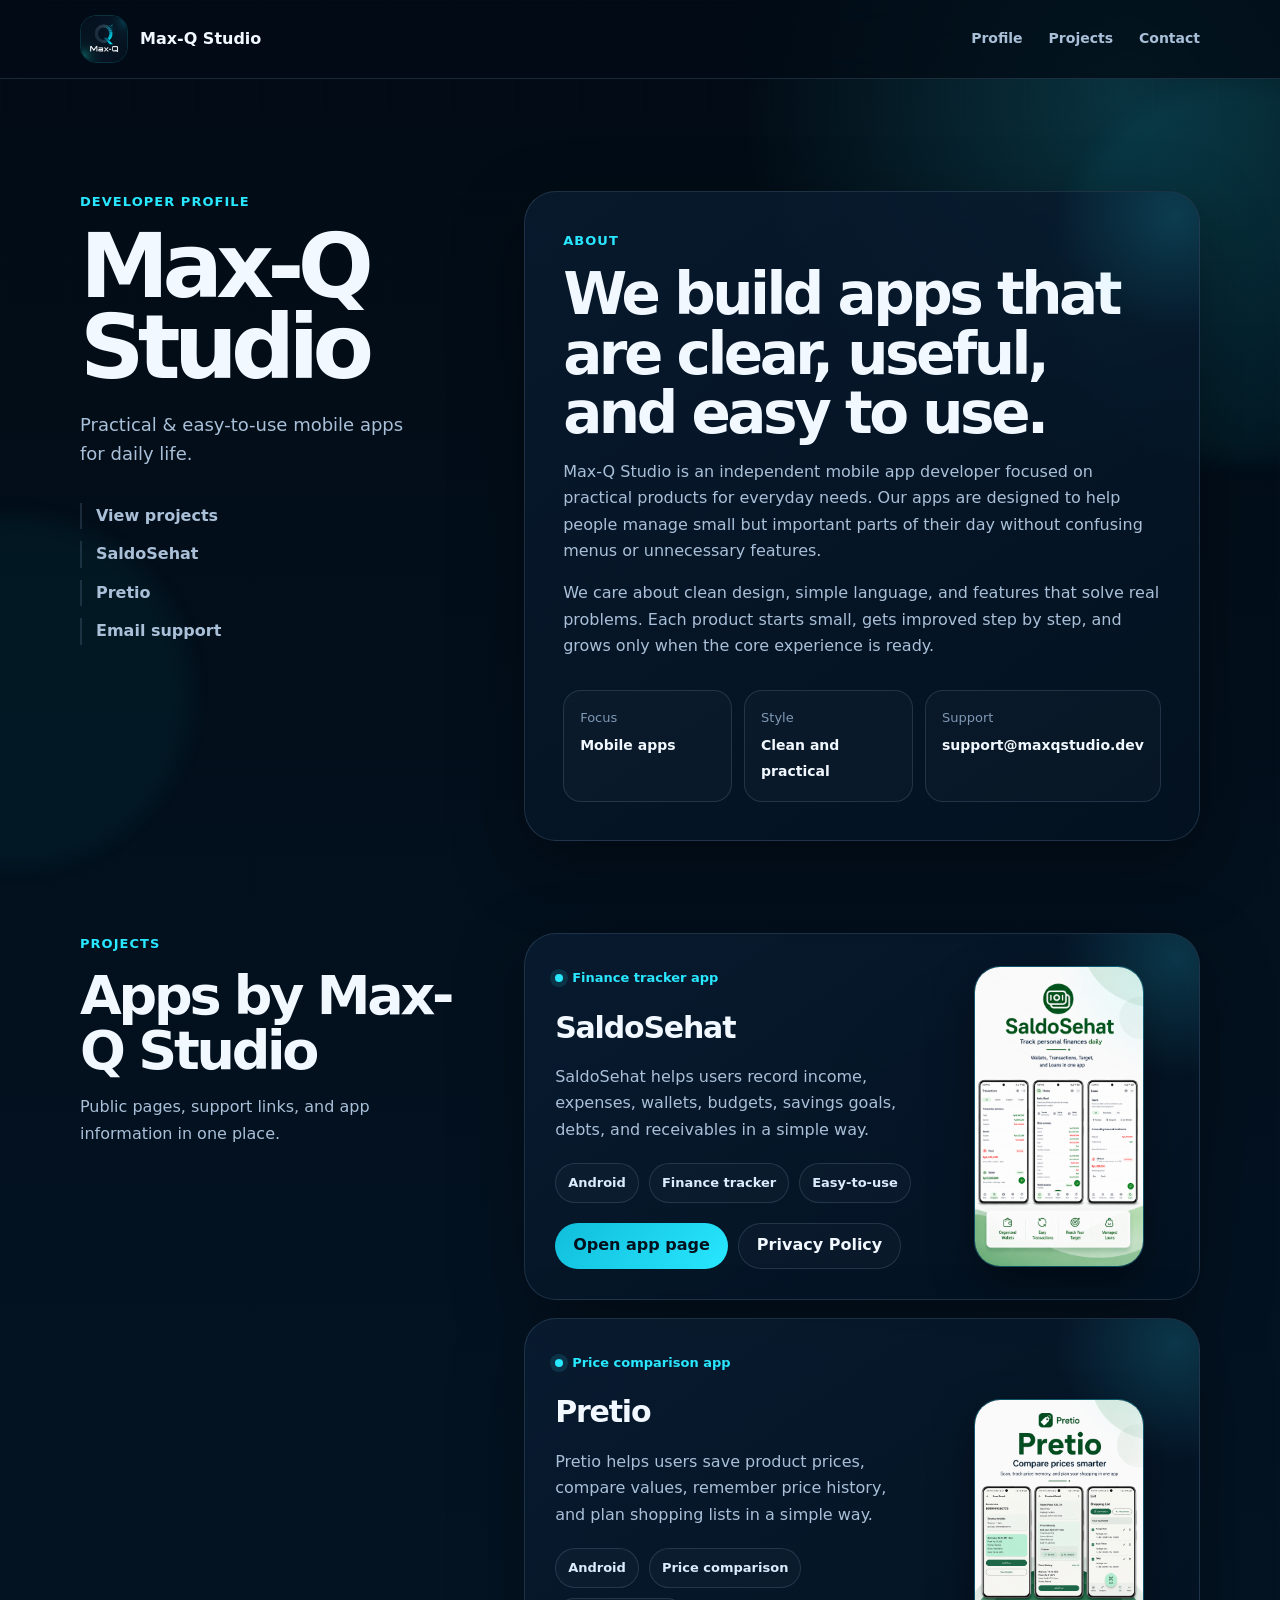
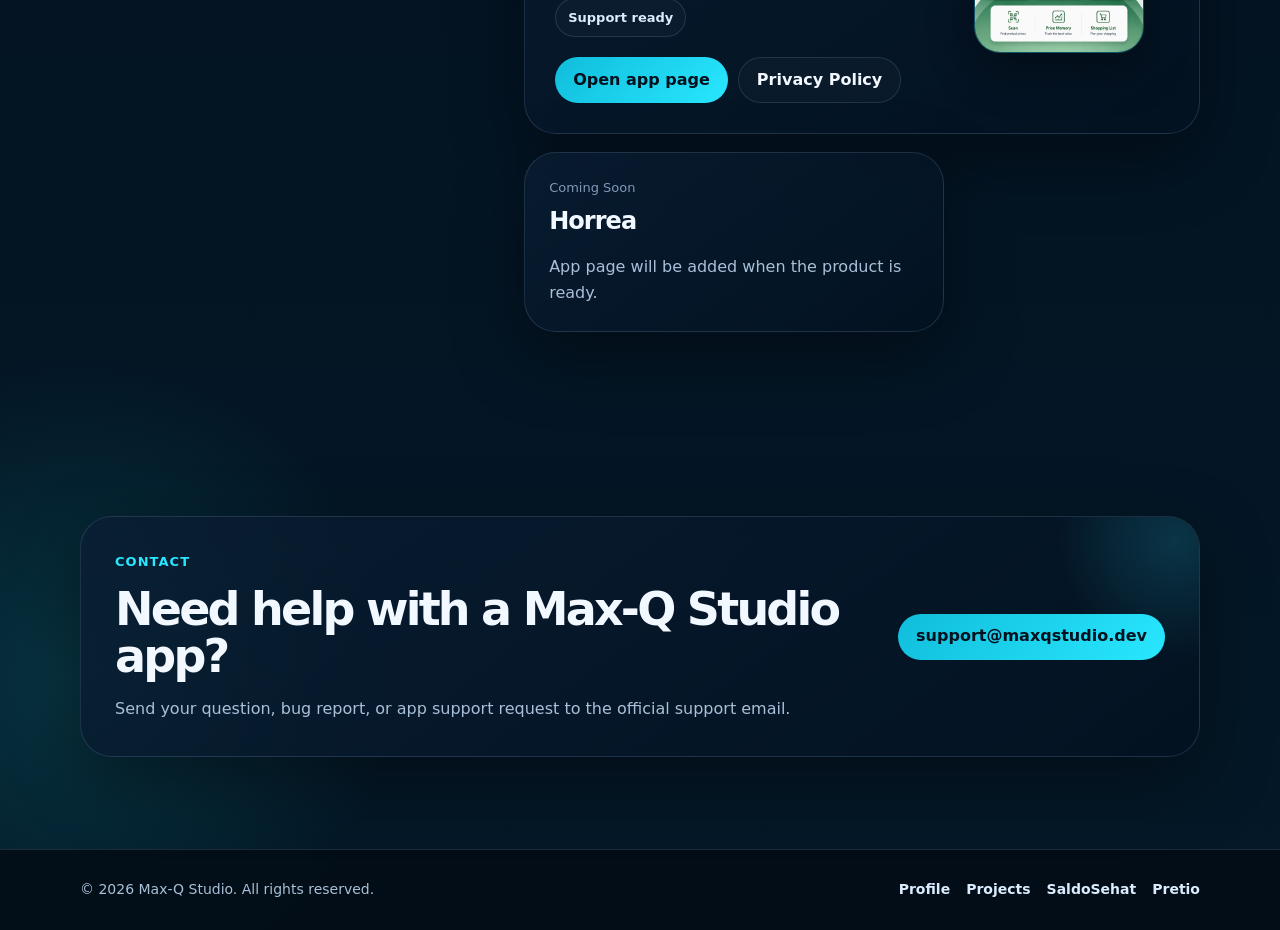
==== commit 06e13a48: "Replace app preview images with portrait versions" ====
--- a/index.html
+++ b/index.html
@@ -107,7 +107,7 @@
               </div>
             </div>
             <div class="project-media">
-              <img src="images/saldosehat_home.png" alt="SaldoSehat app preview" />
+              <img src="images/saldosehat_portrait.png" alt="SaldoSehat app preview" />
             </div>
           </article>
 
@@ -132,7 +132,7 @@
               </div>
             </div>
             <div class="project-media">
-              <img src="images/pretio_scan.png" alt="Pretio app preview" />
+              <img src="images/pretio_portrait.png" alt="Pretio app preview" />
             </div>
           </article>
 
